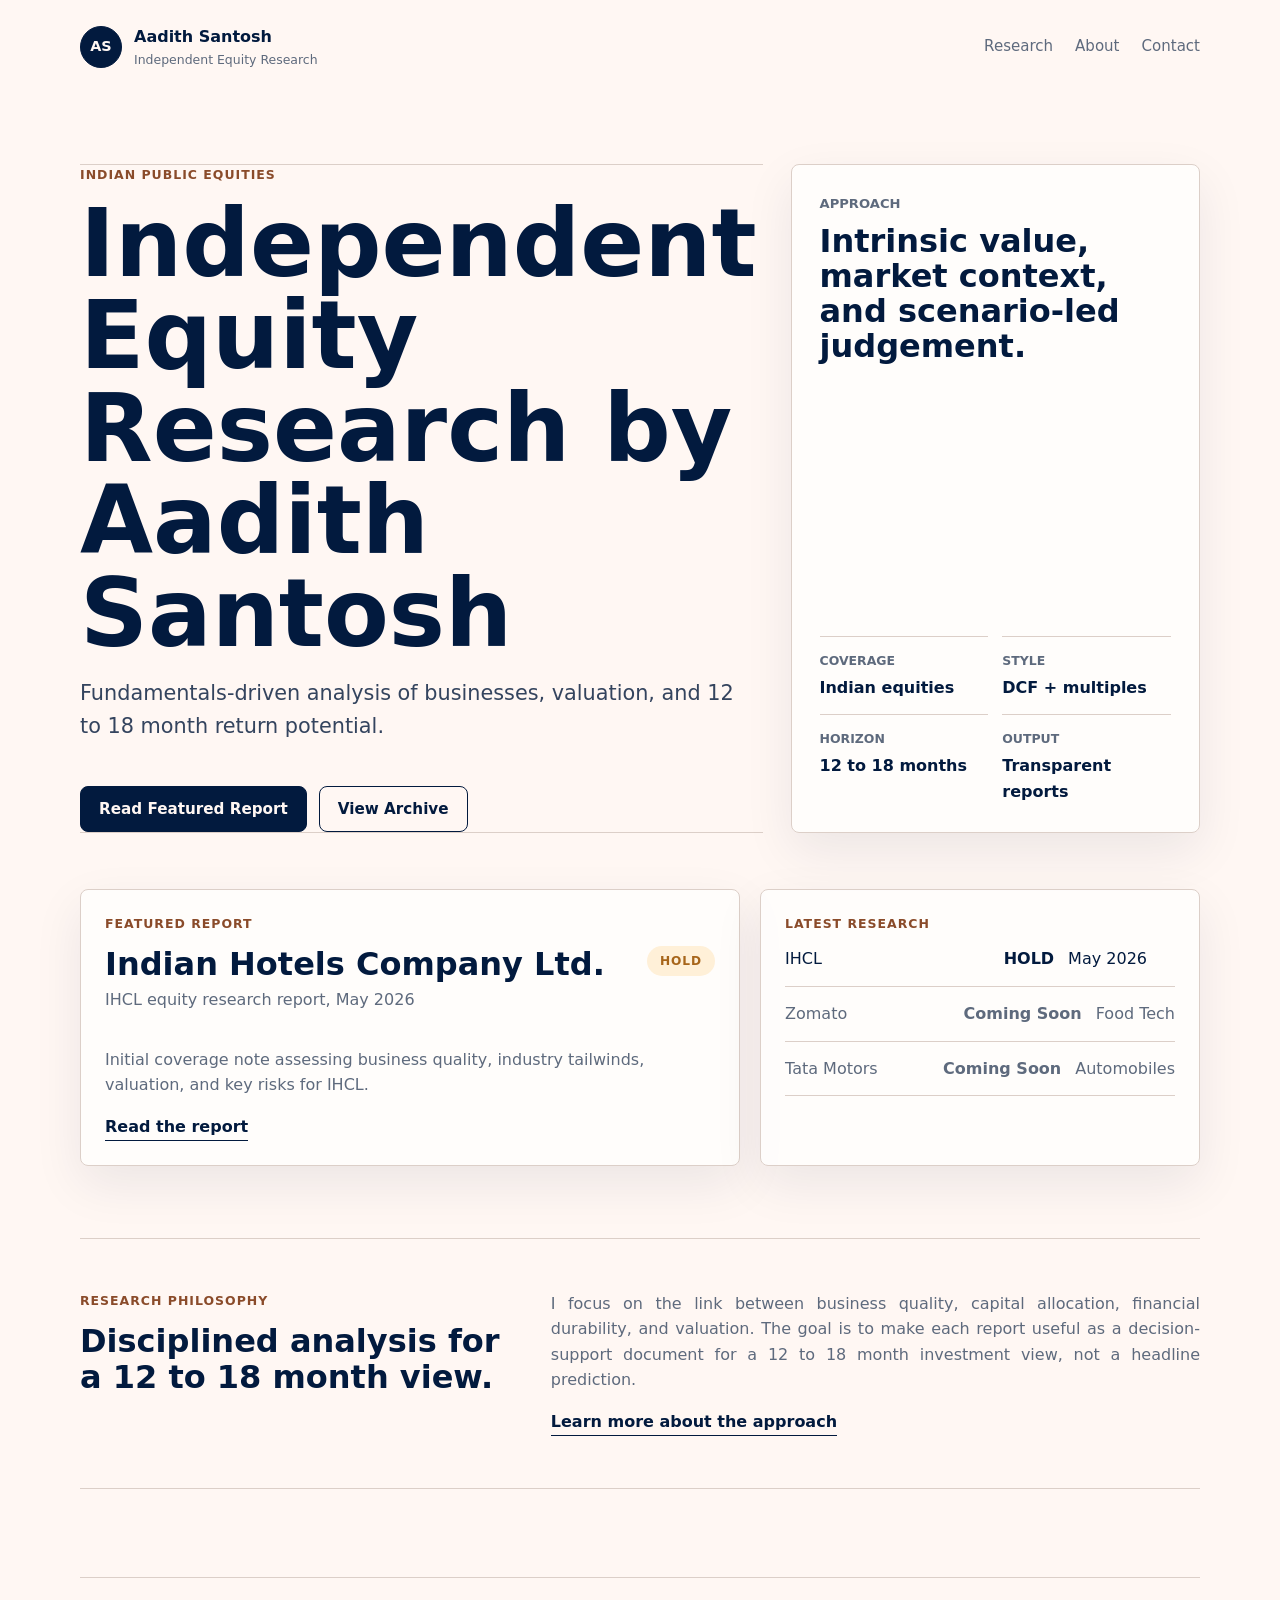
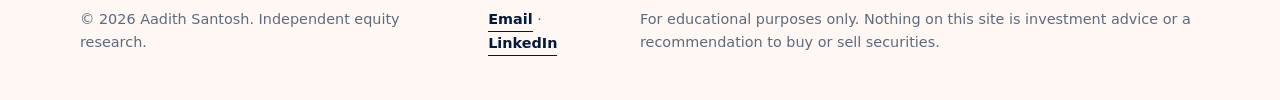
==== index.html @ d71517b4 "Initial research website" ====
<!doctype html>
<html lang="en">
  <head>
    <meta charset="utf-8">
    <meta name="viewport" content="width=device-width, initial-scale=1">
    <title>Aadith Santosh | Independent Equity Research</title>
    <meta name="description" content="Independent equity research by Aadith Santosh, focused on Indian public equities, business quality, valuation discipline, and 12 to 18 month return potential.">
    <meta name="theme-color" content="#021A3E">
    <meta property="og:title" content="Aadith Santosh | Independent Equity Research">
    <meta property="og:description" content="Fundamentals-driven analysis of Indian public equities.">
    <meta property="og:type" content="website">
    <meta property="og:url" content="https://AadiZer01.github.io/aadithsantosh.github.io/">
    <link rel="canonical" href="https://AadiZer01.github.io/aadithsantosh.github.io/">
    <link rel="stylesheet" href="assets/css/style.css">
  </head>
  <body>
    <header class="site-header">
      <a class="brand" href="index.html" aria-label="Aadith Santosh home">
        <span class="brand-mark">AS</span>
        <span>
          <strong>Aadith Santosh</strong>
          <small>Independent Equity Research</small>
        </span>
      </a>
      <nav class="nav" aria-label="Primary navigation">
        <a href="research/index.html">Research</a>
        <a href="about/index.html">About</a>
        <a href="mailto:aadithsantosh@outlook.com">Contact</a>
      </nav>
    </header>

    <main>
      <section class="hero">
        <div class="hero-copy">
          <p class="eyebrow">Indian Public Equities</p>
          <h1>Independent Equity Research by Aadith Santosh</h1>
          <p class="lead">Fundamentals-driven analysis of businesses, valuation, and 12 to 18 month return potential.</p>
          <div class="hero-actions">
            <a class="button button-primary" href="research/ihcl-2026.html">Read Featured Report</a>
            <a class="button button-secondary" href="research/index.html">View Archive</a>
          </div>
        </div>
        <aside class="hero-panel" aria-label="Research focus">
          <div>
            <span class="panel-label">Approach</span>
            <strong>Intrinsic value, market context, and scenario-led judgement.</strong>
          </div>
          <dl class="metric-grid">
            <div>
              <dt>Coverage</dt>
              <dd>Indian equities</dd>
            </div>
            <div>
              <dt>Style</dt>
              <dd>DCF + multiples</dd>
            </div>
            <div>
              <dt>Horizon</dt>
              <dd>12 to 18 months</dd>
            </div>
            <div>
              <dt>Output</dt>
              <dd>Transparent reports</dd>
            </div>
          </dl>
        </aside>
      </section>

      <section class="section-grid">
        <article class="featured-card">
          <p class="eyebrow">Featured Report</p>
          <div class="report-heading">
            <div>
              <h2>Indian Hotels Company Ltd.</h2>
              <p>IHCL equity research report, May 2026</p>
            </div>
            <span class="rating rating-hold">HOLD</span>
          </div>
          <p>Initial coverage note assessing business quality, industry tailwinds, valuation, and key risks for IHCL.</p>
          <a class="text-link" href="research/ihcl-2026.html">Read the report</a>
        </article>

        <article class="note-card">
          <p class="eyebrow">Latest Research</p>
          <ul class="research-list">
            <li>
              <a href="research/ihcl-2026.html">
                <span>IHCL</span>
                <strong>HOLD</strong>
                <time datetime="2026-05">May 2026</time>
              </a>
            </li>
            <li class="muted-item">
              <span>Zomato</span>
              <strong>Coming Soon</strong>
              <span>Food Tech</span>
            </li>
            <li class="muted-item">
              <span>Tata Motors</span>
              <strong>Coming Soon</strong>
              <span>Automobiles</span>
            </li>
          </ul>
        </article>
      </section>

      <section class="split-section">
        <div>
          <p class="eyebrow">Research Philosophy</p>
          <h2>Disciplined analysis for a 12 to 18 month view.</h2>
        </div>
        <div class="prose">
          <p>I focus on the link between business quality, capital allocation, financial durability, and valuation. The goal is to make each report useful as a decision-support document for a 12 to 18 month investment view, not a headline prediction.</p>
          <a class="text-link" href="about/index.html">Learn more about the approach</a>
        </div>
      </section>
    </main>

    <footer class="site-footer">
      <p>© 2026 Aadith Santosh. Independent equity research.</p>
      <p><a class="text-link" href="mailto:aadithsantosh@outlook.com">Email</a> · <a class="text-link" href="https://www.linkedin.com/in/aadith-santosh-8b3b07204">LinkedIn</a></p>
      <p class="disclaimer">For educational purposes only. Nothing on this site is investment advice or a recommendation to buy or sell securities.</p>
    </footer>
  </body>
</html>
---- assets/css/style.css ----
:root {
  --paper: #fff7f3;
  --ink: #021a3e;
  --muted: #5e6a7d;
  --line: #dccfc8;
  --panel: #ffffff;
  --accent: #8a4b2a;
  --accent-soft: #f2dfd4;
  --positive: #1f7a4d;
  --caution: #a7651a;
  --negative: #b42318;
  --shadow: 0 18px 50px rgba(2, 26, 62, 0.08);
  --radius: 8px;
  font-family: Inter, ui-sans-serif, system-ui, -apple-system, BlinkMacSystemFont, "Segoe UI", sans-serif;
}

* {
  box-sizing: border-box;
}

html {
  background: var(--paper);
  color: var(--ink);
}

body {
  margin: 0;
  min-width: 320px;
  background: var(--paper);
  color: var(--ink);
  line-height: 1.6;
}

a {
  color: inherit;
  text-decoration: none;
}

p,
h1,
h2,
h3 {
  margin-top: 0;
}

p {
  color: var(--muted);
}

.site-header {
  display: flex;
  align-items: center;
  justify-content: space-between;
  gap: 24px;
  width: min(1120px, calc(100% - 32px));
  margin: 0 auto;
  padding: 24px 0;
}

.brand {
  display: inline-flex;
  align-items: center;
  gap: 12px;
}

.brand-mark {
  display: grid;
  width: 42px;
  height: 42px;
  place-items: center;
  border: 1px solid var(--ink);
  border-radius: 50%;
  background: var(--ink);
  color: var(--paper);
  font-weight: 800;
  font-size: 0.9rem;
}

.brand strong,
.brand small {
  display: block;
}

.brand small {
  color: var(--muted);
  font-size: 0.78rem;
}

.nav {
  display: flex;
  align-items: center;
  gap: 22px;
  color: var(--muted);
  font-size: 0.94rem;
}

.nav a {
  border-bottom: 1px solid transparent;
}

.nav a:hover,
.nav a[aria-current="page"] {
  color: var(--ink);
  border-color: currentColor;
}

.hero,
.page-shell,
.report-shell {
  width: min(1120px, calc(100% - 32px));
  margin: 0 auto;
}

.hero {
  display: grid;
  grid-template-columns: minmax(0, 1.25fr) minmax(280px, 0.75fr);
  gap: 28px;
  align-items: stretch;
  padding: 70px 0 56px;
}

.hero-copy {
  display: flex;
  flex-direction: column;
  justify-content: center;
  min-height: 430px;
  border-top: 1px solid var(--line);
  border-bottom: 1px solid var(--line);
}

.eyebrow {
  margin-bottom: 12px;
  color: var(--accent);
  font-weight: 800;
  font-size: 0.78rem;
  letter-spacing: 0.08em;
  text-transform: uppercase;
}

h1 {
  max-width: 780px;
  margin-bottom: 18px;
  font-size: clamp(2.6rem, 8vw, 5.9rem);
  line-height: 0.98;
  letter-spacing: 0;
}

h2 {
  margin-bottom: 14px;
  font-size: clamp(1.35rem, 3vw, 2rem);
  line-height: 1.15;
  letter-spacing: 0;
}

.lead {
  max-width: 680px;
  color: #34445e;
  font-size: clamp(1.08rem, 2vw, 1.3rem);
}

.hero-actions {
  display: flex;
  flex-wrap: wrap;
  gap: 12px;
  margin-top: 22px;
}

.button {
  display: inline-flex;
  align-items: center;
  justify-content: center;
  min-height: 46px;
  padding: 0 18px;
  border: 1px solid var(--ink);
  border-radius: var(--radius);
  font-weight: 800;
  font-size: 0.95rem;
}

.button-primary {
  background: var(--ink);
  color: var(--paper);
}

.button-secondary {
  background: transparent;
  color: var(--ink);
}

.button:hover,
.text-link:hover {
  transform: translateY(-1px);
}

.hero-panel,
.featured-card,
.note-card,
.side-panel,
.table-card,
.rating-box,
.download-panel {
  border: 1px solid var(--line);
  border-radius: var(--radius);
  background: rgba(255, 255, 255, 0.72);
  box-shadow: var(--shadow);
}

.hero-panel {
  display: flex;
  flex-direction: column;
  justify-content: space-between;
  min-height: 430px;
  padding: 28px;
}

.panel-label {
  display: block;
  margin-bottom: 10px;
  color: var(--muted);
  font-size: 0.82rem;
  font-weight: 800;
  text-transform: uppercase;
}

.hero-panel strong {
  display: block;
  max-width: 320px;
  font-size: 2rem;
  line-height: 1.1;
}

.metric-grid {
  display: grid;
  grid-template-columns: repeat(2, minmax(0, 1fr));
  gap: 14px;
  margin: 34px 0 0;
}

.metric-grid div {
  padding-top: 14px;
  border-top: 1px solid var(--line);
}

dt {
  color: var(--muted);
  font-size: 0.78rem;
  font-weight: 800;
  text-transform: uppercase;
}

dd {
  margin: 4px 0 0;
  color: var(--ink);
  font-weight: 800;
}

.section-grid {
  display: grid;
  grid-template-columns: minmax(0, 1.2fr) minmax(280px, 0.8fr);
  gap: 20px;
  width: min(1120px, calc(100% - 32px));
  margin: 0 auto 72px;
}

.featured-card,
.note-card,
.side-panel,
.table-card {
  padding: 24px;
}

.report-heading {
  display: flex;
  align-items: flex-start;
  justify-content: space-between;
  gap: 18px;
  margin-bottom: 18px;
}

.report-heading h2 {
  margin-bottom: 4px;
}

.rating {
  display: inline-flex;
  align-items: center;
  justify-content: center;
  min-width: 68px;
  min-height: 30px;
  padding: 4px 10px;
  border-radius: 999px;
  font-size: 0.76rem;
  font-weight: 900;
  letter-spacing: 0.08em;
}

.rating-hold {
  background: #fff0d8;
  color: var(--caution);
}

.text-link {
  display: inline-flex;
  color: var(--ink);
  font-weight: 900;
  border-bottom: 1px solid currentColor;
}

.research-list,
.check-list {
  padding: 0;
  margin: 0;
  list-style: none;
}

.research-list li,
.research-list a {
  display: grid;
  grid-template-columns: 1fr auto auto;
  gap: 14px;
  align-items: center;
}

.research-list li {
  padding: 14px 0;
  border-bottom: 1px solid var(--line);
}

.research-list li:first-child {
  padding-top: 0;
}

.muted-item {
  color: var(--muted);
}

.split-section {
  display: grid;
  grid-template-columns: minmax(240px, 0.8fr) minmax(0, 1.2fr);
  gap: 38px;
  width: min(1120px, calc(100% - 32px));
  margin: 0 auto 88px;
  padding: 52px 0;
  border-top: 1px solid var(--line);
  border-bottom: 1px solid var(--line);
}

.prose {
  max-width: 760px;
}

.prose p,
.report-body p,
.report-body li {
  text-align: justify;
}

.prose h2 {
  margin-top: 34px;
}

.prose h2:first-child {
  margin-top: 0;
}

.page-shell {
  padding: 54px 0 86px;
}

.page-hero {
  padding-bottom: 38px;
  border-bottom: 1px solid var(--line);
}

.page-hero h1 {
  font-size: clamp(2.4rem, 6vw, 4.8rem);
}

.content-grid {
  display: grid;
  grid-template-columns: minmax(0, 1fr) 320px;
  gap: 42px;
  padding-top: 42px;
}

.side-panel {
  align-self: start;
  position: sticky;
  top: 24px;
}

.check-list li {
  padding: 11px 0;
  border-bottom: 1px solid var(--line);
  color: var(--muted);
}

.full-width {
  width: 100%;
  margin-top: 22px;
}

.table-card {
  padding: 0;
  overflow: hidden;
}

.archive-row {
  display: grid;
  grid-template-columns: 1.6fr 1fr 0.8fr 0.8fr 1fr;
  gap: 16px;
  align-items: center;
  padding: 18px 22px;
  border-bottom: 1px solid var(--line);
}

.archive-row:last-child {
  border-bottom: 0;
}

.archive-head {
  background: var(--ink);
  color: var(--paper);
  font-size: 0.78rem;
  font-weight: 900;
  letter-spacing: 0.08em;
  text-transform: uppercase;
}

a.archive-row:hover {
  background: #fff1ea;
}

.archive-muted {
  color: var(--muted);
}

.report-shell {
  padding: 54px 0 86px;
}

.report-cover {
  overflow: hidden;
  border: 1px solid var(--line);
  border-radius: var(--radius);
  background: #f7eee8;
  box-shadow: var(--shadow);
}

.cover-topline {
  display: flex;
  flex-wrap: wrap;
  justify-content: space-between;
  gap: 14px 26px;
  padding: 20px 28px;
  background: var(--ink);
  color: rgba(255, 247, 243, 0.76);
  font-family: "SFMono-Regular", Consolas, "Liberation Mono", monospace;
  font-size: 0.82rem;
  letter-spacing: 0.08em;
  text-transform: uppercase;
}

.cover-topline strong {
  color: var(--paper);
  font-weight: 800;
}

.cover-main {
  padding: clamp(32px, 6vw, 64px) 28px 46px;
  border-bottom: 5px solid var(--accent);
}

.cover-main h1 {
  max-width: 760px;
  margin-bottom: 18px;
  font-size: clamp(3rem, 7vw, 5.25rem);
  line-height: 0.94;
}

.report-subtitle {
  max-width: 860px;
  color: #273855;
  font-size: clamp(1.25rem, 2.4vw, 1.7rem);
  font-style: italic;
  line-height: 1.55;
}

.cover-tags {
  display: flex;
  flex-wrap: wrap;
  gap: 12px;
  margin-top: 34px;
}

.tag {
  display: inline-flex;
  align-items: center;
  min-height: 44px;
  padding: 0 18px;
  border: 1px solid rgba(2, 26, 62, 0.16);
  border-radius: 5px;
  background: var(--ink);
  color: var(--paper);
  font-family: "SFMono-Regular", Consolas, "Liberation Mono", monospace;
  font-size: 0.88rem;
  font-weight: 800;
  letter-spacing: 0.08em;
  text-transform: uppercase;
}

.tag-primary {
  background: #1f7a4d;
}

.tag-link {
  background: var(--paper);
  color: var(--ink);
}

.tag-link:hover {
  background: #fff1ea;
}

.report-facts {
  display: grid;
  gap: 24px;
  margin-top: 26px;
}

.facts-grid {
  display: grid;
  grid-template-columns: repeat(3, minmax(0, 1fr));
  overflow: hidden;
  border: 1px solid var(--line);
  border-radius: var(--radius);
  background: var(--panel);
  box-shadow: var(--shadow);
}

.facts-grid div {
  min-height: 74px;
  padding: 14px 18px;
  border-right: 1px solid var(--line);
  border-bottom: 1px solid var(--line);
  background: #fffaf7;
}

.facts-grid div:nth-child(3n) {
  border-right: 0;
}

.facts-grid div:nth-last-child(-n + 3) {
  border-bottom: 0;
}

.facts-grid span,
.snapshot-head span {
  display: block;
  color: var(--ink);
  font-weight: 900;
  line-height: 1.35;
}

.facts-grid strong {
  display: block;
  margin-top: 5px;
  color: var(--accent);
  font-size: 1.1rem;
  line-height: 1.2;
}

.snapshot-table {
  overflow: hidden;
  border: 1px solid var(--line);
  border-radius: var(--radius);
  background: var(--panel);
  box-shadow: var(--shadow);
}

.snapshot-table h2 {
  margin: 0;
  padding: 10px 18px;
  background: var(--ink);
  color: var(--paper);
  font-size: 1.15rem;
  text-align: center;
}

.snapshot-grid {
  display: grid;
  grid-template-columns: repeat(8, minmax(120px, 1fr));
}

.snapshot-grid span {
  min-height: 68px;
  padding: 14px 10px;
  border-right: 1px solid var(--line);
  border-bottom: 1px solid var(--line);
}

.snapshot-grid span:last-child {
  border-right: 0;
}

.snapshot-grid:last-child span {
  border-bottom: 0;
}

.snapshot-head {
  background: #fffaf7;
}

.report-hero {
  display: grid;
  grid-template-columns: minmax(0, 1fr) 320px;
  gap: 28px;
  align-items: stretch;
  padding-bottom: 42px;
  border-bottom: 1px solid var(--line);
}

.report-hero h1 {
  font-size: clamp(2.4rem, 6vw, 4.9rem);
}

.rating-box {
  padding: 24px;
}

.rating-box dl {
  display: grid;
  gap: 16px;
  margin: 28px 0 0;
}

.report-body {
  max-width: 1040px;
  padding-top: 42px;
}

.prose > p,
.prose > ul {
  max-width: 860px;
}

.report-body section {
  margin-bottom: 42px;
}

.report-body ul {
  color: var(--muted);
}

.financial-table-wrap {
  overflow-x: auto;
  margin: 18px 0 28px;
  border: 1px solid var(--line);
  border-radius: var(--radius);
  background: var(--panel);
  box-shadow: var(--shadow);
}

.financial-table {
  width: 100%;
  min-width: 680px;
  border-collapse: collapse;
}

.financial-table th,
.financial-table td {
  padding: 13px 15px;
  border-bottom: 1px solid var(--line);
  text-align: right;
  white-space: nowrap;
}

.financial-table thead th {
  background: var(--ink);
  color: var(--paper);
  font-size: 0.78rem;
  letter-spacing: 0.06em;
  text-transform: uppercase;
}

.financial-table th:first-child,
.financial-table td:first-child {
  text-align: left;
}

.financial-table tbody th {
  color: var(--ink);
  font-weight: 900;
}

.financial-table tbody tr:last-child th,
.financial-table tbody tr:last-child td {
  border-bottom: 0;
}

.financial-table tbody tr:nth-child(even) {
  background: #fffaf7;
}

.valuation-table {
  min-width: 860px;
}

.valuation-table th,
.valuation-table td {
  white-space: normal;
  vertical-align: top;
}

.valuation-table td {
  min-width: 140px;
}

.valuation-table td:last-child {
  min-width: 320px;
}

.download-panel {
  display: flex;
  align-items: center;
  justify-content: space-between;
  gap: 20px;
  max-width: none;
  padding: 22px;
}

.download-panel h2 {
  margin-bottom: 6px;
}

.download-panel p {
  margin-bottom: 0;
}

code {
  color: var(--ink);
  font-family: "SFMono-Regular", Consolas, "Liberation Mono", monospace;
  font-size: 0.95em;
}

.report-disclaimer {
  padding-top: 28px;
  border-top: 1px solid var(--line);
}

.site-footer {
  display: flex;
  justify-content: space-between;
  gap: 28px;
  width: min(1120px, calc(100% - 32px));
  margin: 0 auto;
  padding: 30px 0 44px;
  border-top: 1px solid var(--line);
  font-size: 0.9rem;
}

.site-footer p {
  margin: 0;
}

.disclaimer {
  max-width: 560px;
}

@media (max-width: 820px) {
  .site-header,
  .site-footer,
  .download-panel {
    flex-direction: column;
    align-items: flex-start;
  }

  .nav {
    width: 100%;
    justify-content: space-between;
    gap: 12px;
  }

  .hero,
  .section-grid,
  .split-section,
  .content-grid,
  .report-hero {
    grid-template-columns: 1fr;
  }

  .hero {
    padding-top: 38px;
  }

  .hero-copy,
  .hero-panel {
    min-height: auto;
  }

  .hero-copy {
    padding: 42px 0;
  }

  .side-panel {
    position: static;
  }

  .archive-row {
    grid-template-columns: 1fr;
    gap: 7px;
  }

  .archive-head {
    display: none;
  }

  .facts-grid {
    grid-template-columns: repeat(2, minmax(0, 1fr));
  }

  .facts-grid div:nth-child(3n) {
    border-right: 1px solid var(--line);
  }

  .facts-grid div:nth-child(2n) {
    border-right: 0;
  }

  .facts-grid div:nth-last-child(-n + 3) {
    border-bottom: 1px solid var(--line);
  }

  .facts-grid div:nth-last-child(-n + 2) {
    border-bottom: 0;
  }

  .snapshot-table {
    overflow-x: auto;
  }

}

@media (max-width: 520px) {
  .brand small {
    display: none;
  }

  .hero-actions,
  .button {
    width: 100%;
  }

  .report-heading {
    flex-direction: column;
  }

  .research-list li,
  .research-list a {
    grid-template-columns: 1fr;
    gap: 4px;
  }

  .metric-grid {
    grid-template-columns: 1fr;
  }

  .cover-topline,
  .cover-main {
    padding-left: 20px;
    padding-right: 20px;
  }

  .facts-grid {
    grid-template-columns: 1fr;
  }

  .facts-grid div,
  .facts-grid div:nth-child(2n),
  .facts-grid div:nth-child(3n),
  .facts-grid div:nth-last-child(-n + 2),
  .facts-grid div:nth-last-child(-n + 3) {
    border-right: 0;
    border-bottom: 1px solid var(--line);
  }

  .facts-grid div:last-child {
    border-bottom: 0;
  }
}
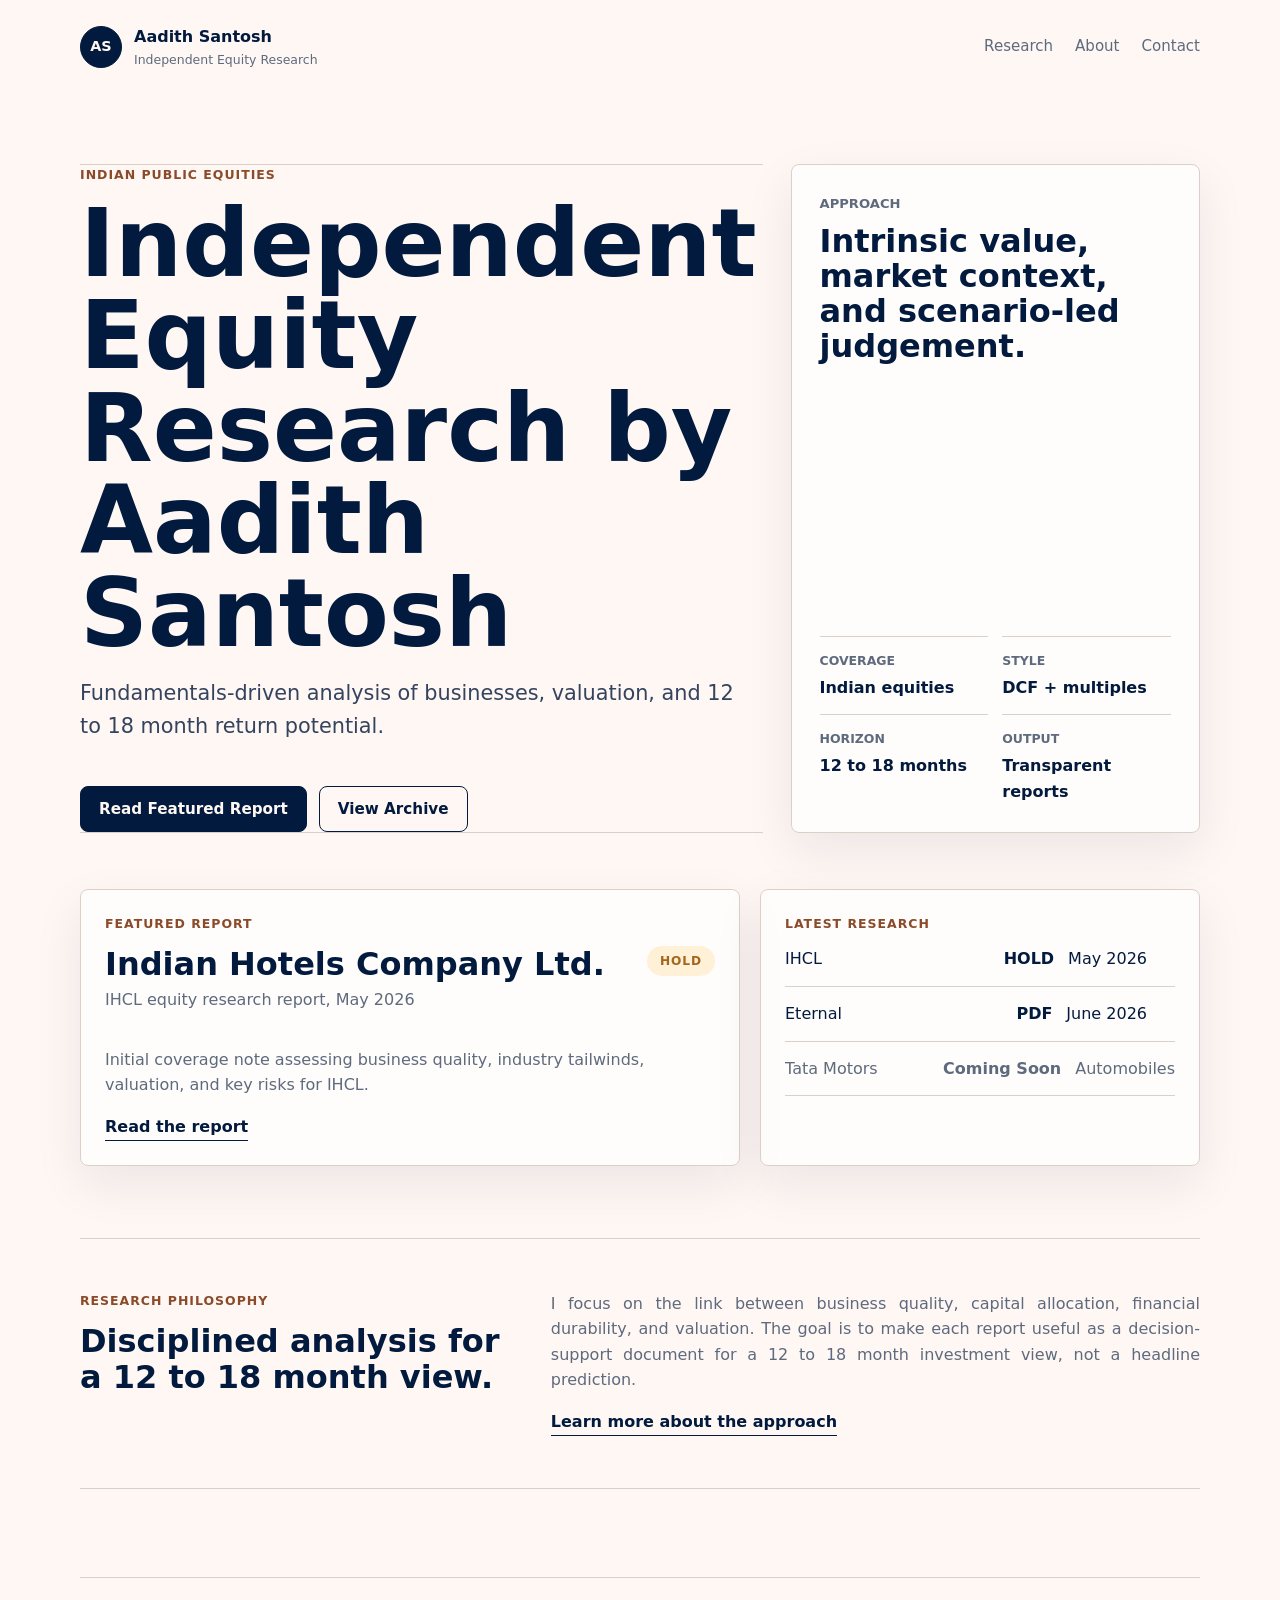
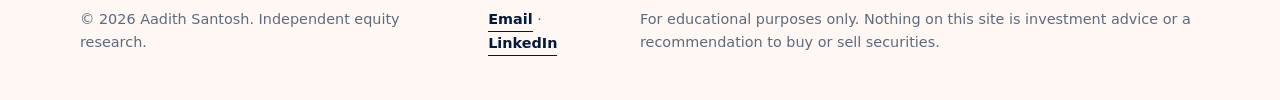
==== commit 4cf15f24: "Add Eternal valuation report" ====
--- a/index.html
+++ b/index.html
@@ -9,8 +9,8 @@
     <meta property="og:title" content="Aadith Santosh | Independent Equity Research">
     <meta property="og:description" content="Fundamentals-driven analysis of Indian public equities.">
     <meta property="og:type" content="website">
-    <meta property="og:url" content="https://AadiZer01.github.io/aadithsantosh.github.io/">
-    <link rel="canonical" href="https://AadiZer01.github.io/aadithsantosh.github.io/">
+    <meta property="og:url" content="https://www.aadithsantosh.com/">
+    <link rel="canonical" href="https://www.aadithsantosh.com/">
     <link rel="stylesheet" href="assets/css/style.css">
   </head>
   <body>
@@ -90,10 +90,12 @@
                 <time datetime="2026-05">May 2026</time>
               </a>
             </li>
-            <li class="muted-item">
-              <span>Zomato</span>
-              <strong>Coming Soon</strong>
-              <span>Food Tech</span>
+            <li>
+              <a href="research/eternal-2026.html">
+                <span>Eternal</span>
+                <strong>PDF</strong>
+                <time datetime="2026-06">June 2026</time>
+              </a>
             </li>
             <li class="muted-item">
               <span>Tata Motors</span>
--- a/assets/css/style.css
+++ b/assets/css/style.css
@@ -299,6 +299,11 @@
   color: var(--caution);
 }
 
+.rating-pdf {
+  background: #e7eef9;
+  color: var(--ink);
+}
+
 .text-link {
   display: inline-flex;
   color: var(--ink);
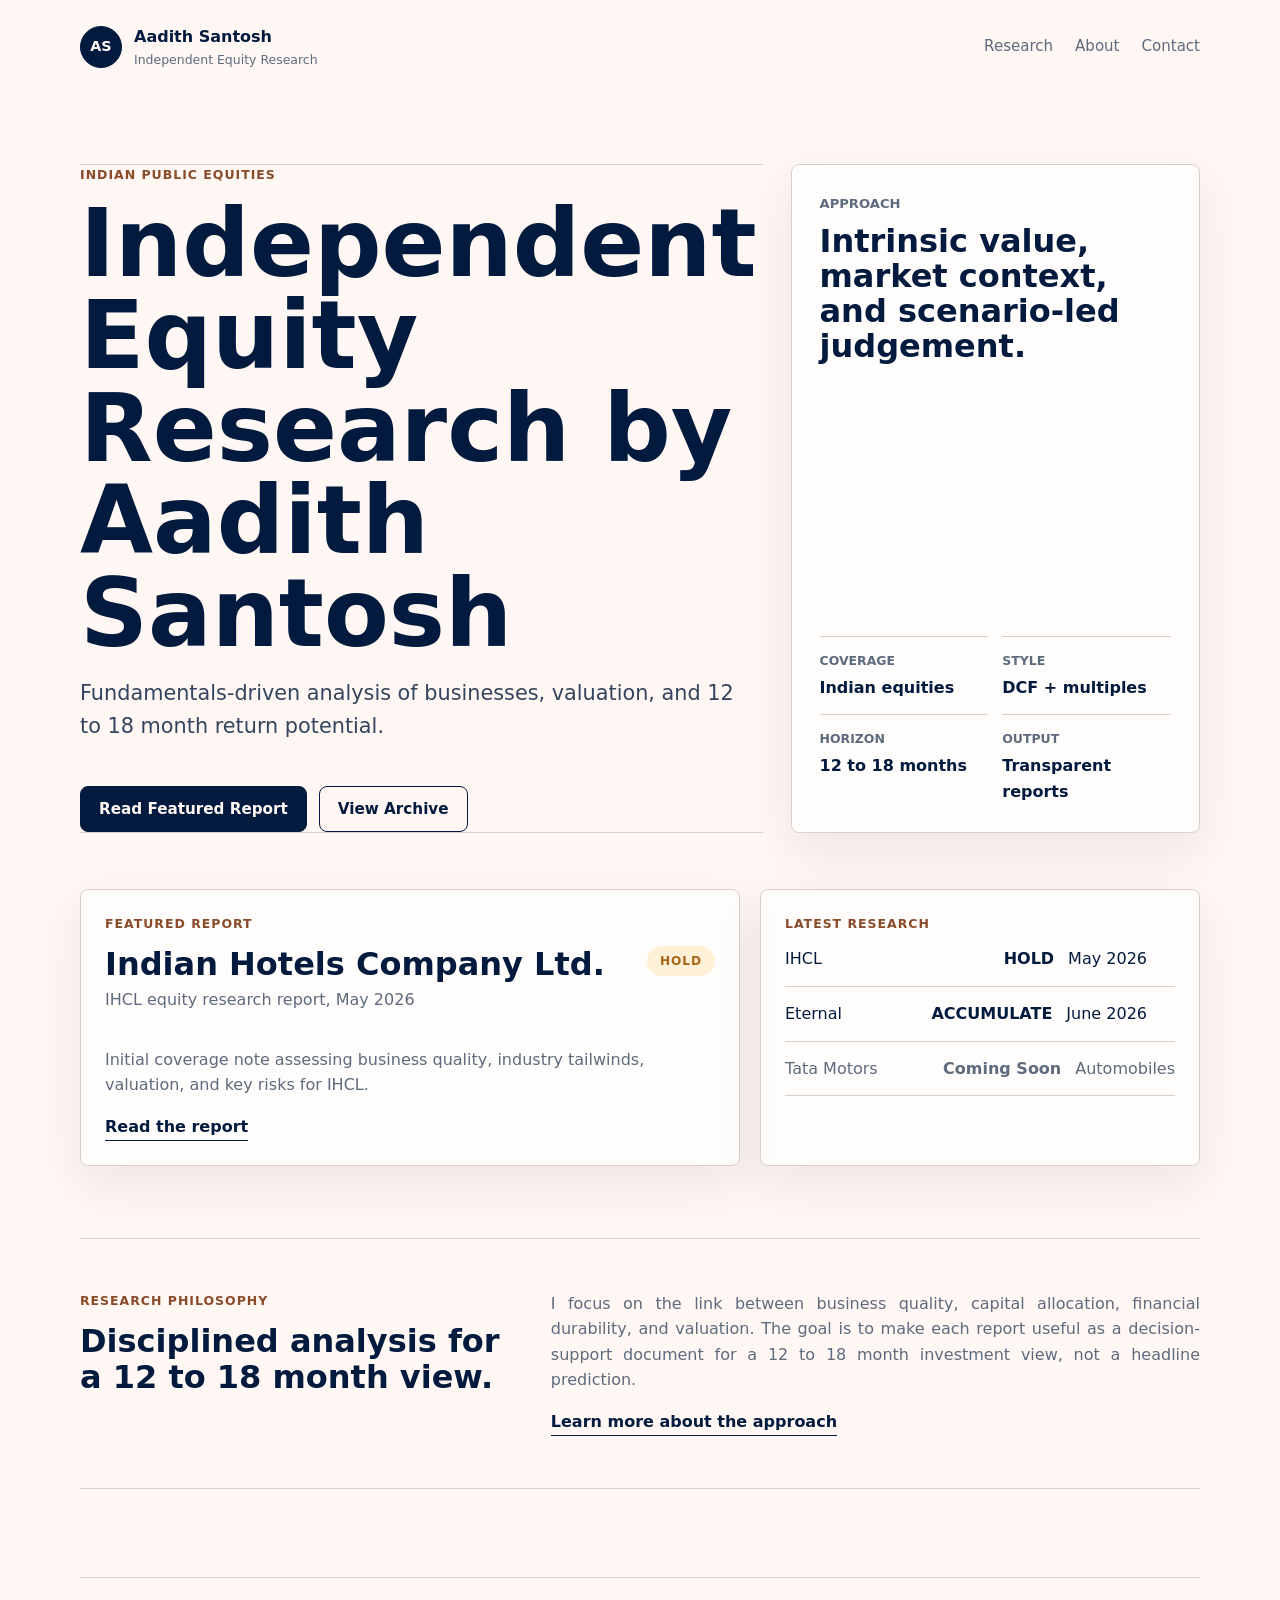
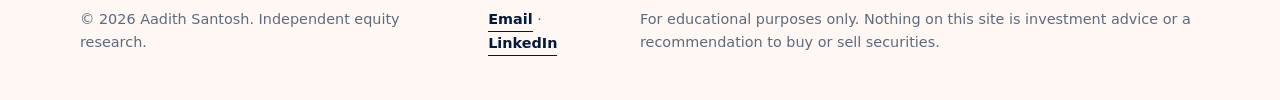
==== commit 7fc78a38: "Update Eternal report cover" ====
--- a/index.html
+++ b/index.html
@@ -93,7 +93,7 @@
             <li>
               <a href="research/eternal-2026.html">
                 <span>Eternal</span>
-                <strong>PDF</strong>
+                <strong>ACCUMULATE</strong>
                 <time datetime="2026-06">June 2026</time>
               </a>
             </li>
--- a/assets/css/style.css
+++ b/assets/css/style.css
@@ -299,6 +299,11 @@
   color: var(--caution);
 }
 
+.rating-accumulate {
+  background: #dff3e8;
+  color: var(--positive);
+}
+
 .rating-pdf {
   background: #e7eef9;
   color: var(--ink);
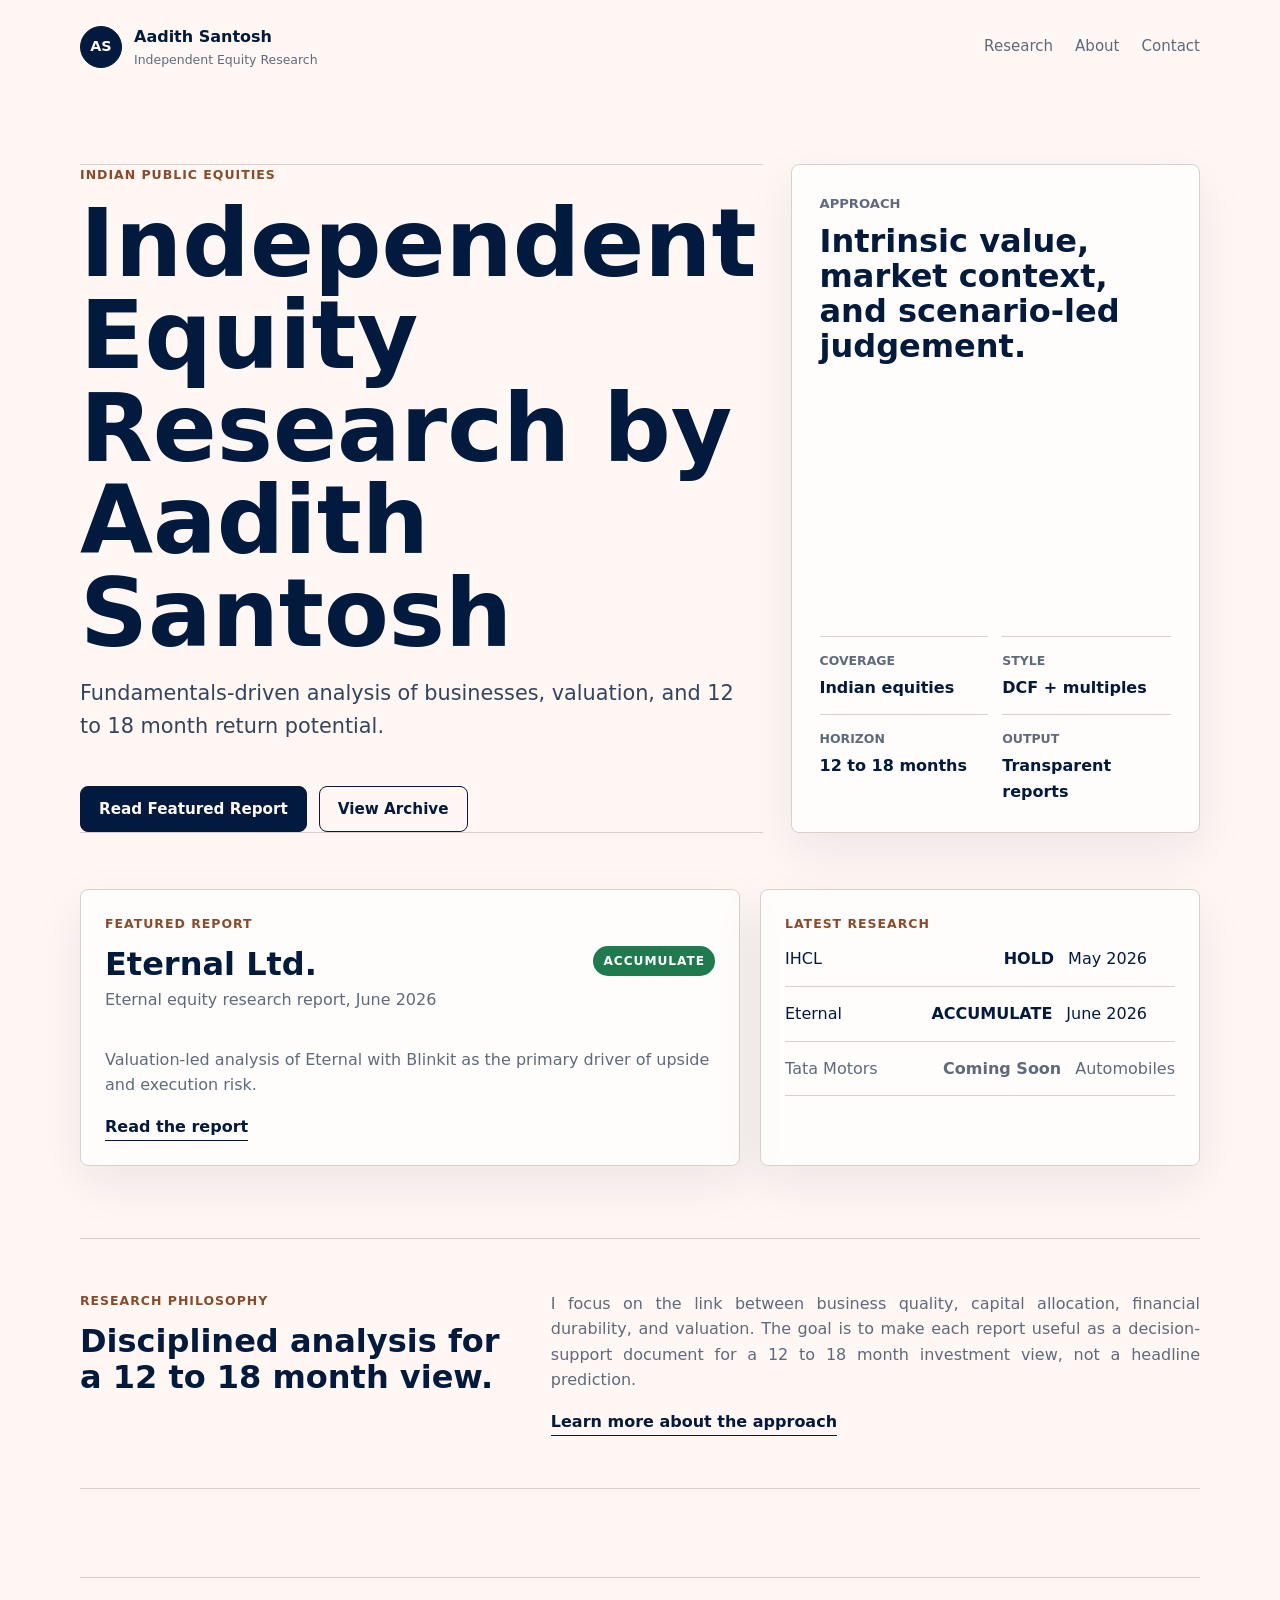
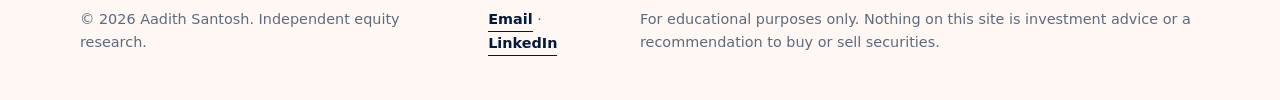
==== commit 2053f0ff: "Updated featured report to Eternal and added rating color system" ====
--- a/index.html
+++ b/index.html
@@ -36,7 +36,7 @@
           <h1>Independent Equity Research by Aadith Santosh</h1>
           <p class="lead">Fundamentals-driven analysis of businesses, valuation, and 12 to 18 month return potential.</p>
           <div class="hero-actions">
-            <a class="button button-primary" href="research/ihcl-2026.html">Read Featured Report</a>
+            <a class="button button-primary" href="research/eternal-2026.html">Read Featured Report</a>
             <a class="button button-secondary" href="research/index.html">View Archive</a>
           </div>
         </div>
@@ -68,17 +68,18 @@
 
       <section class="section-grid">
         <article class="featured-card">
-          <p class="eyebrow">Featured Report</p>
-          <div class="report-heading">
-            <div>
-              <h2>Indian Hotels Company Ltd.</h2>
-              <p>IHCL equity research report, May 2026</p>
-            </div>
-            <span class="rating rating-hold">HOLD</span>
-          </div>
-          <p>Initial coverage note assessing business quality, industry tailwinds, valuation, and key risks for IHCL.</p>
-          <a class="text-link" href="research/ihcl-2026.html">Read the report</a>
-        </article>
+		  <p class="eyebrow">Featured Report</p>
+		  <div class="report-heading">
+			<div>
+			  <h2>Eternal Ltd.</h2>
+			  <p>Eternal equity research report, June 2026</p>
+			</div>
+			<span class="rating rating-accumulate">ACCUMULATE</span>
+		  </div>
+		  <p>Valuation-led analysis of Eternal with Blinkit as the primary driver of upside and execution risk.</p>
+		  <a class="text-link" href="research/eternal-2026.html">Read the report</a>
+		</article>
+
 
         <article class="note-card">
           <p class="eyebrow">Latest Research</p>
--- a/assets/css/style.css
+++ b/assets/css/style.css
@@ -730,6 +730,67 @@
   min-width: 320px;
 }
 
+.chart-grid {
+  display: grid;
+  grid-template-columns: repeat(2, minmax(0, 1fr));
+  gap: 22px;
+  margin-top: 30px;
+}
+
+.chart-card {
+  margin: 0;
+  padding: 22px 18px 16px;
+  border: 1px solid var(--line);
+  border-radius: var(--radius);
+  background: var(--panel);
+  box-shadow: var(--shadow);
+}
+
+.chart-card figcaption {
+  margin-bottom: 8px;
+  color: var(--muted);
+  font-size: 1.45rem;
+  font-weight: 800;
+  text-align: center;
+}
+
+.chart-card svg {
+  display: block;
+  width: 100%;
+  height: auto;
+}
+
+.chart-gridlines line {
+  stroke: #d5d5d5;
+  stroke-width: 1.4;
+}
+
+.chart-axis text,
+.chart-labels text,
+.chart-legend text {
+  fill: #555;
+  font-family: Inter, ui-sans-serif, system-ui, -apple-system, BlinkMacSystemFont, "Segoe UI", sans-serif;
+  font-size: 13px;
+}
+
+.chart-axis text {
+  text-anchor: end;
+}
+
+.chart-bars rect,
+.chart-legend rect {
+  fill: #195d79;
+}
+
+.chart-line,
+.chart-legend line {
+  fill: none;
+  stroke: #ee7434;
+  stroke-linecap: round;
+  stroke-linejoin: round;
+  stroke-width: 4;
+}
+
 .download-panel {
   display: flex;
   align-items: center;
@@ -849,6 +910,10 @@
     overflow-x: auto;
   }
 
+  .chart-grid {
+    grid-template-columns: 1fr;
+  }
+
 }
 
 @media (max-width: 520px) {
@@ -898,3 +963,26 @@
     border-bottom: 0;
   }
 }
+
+.financial-table th,
+.financial-table td {
+  text-align: left !important;
+  white-space: normal !important;
+}
+
+/* Rating colour system */
+.rating-buy,
+.rating-accumulate {
+  background: #1f7a4d; /* green */
+  color: #ffffff;
+}
+
+.rating-hold {
+  background: #F2C94C; /* premium yellow */
+  color: #021a3e; /* ink */
+}
+
+.rating-sell {
+  background: #b42318; /* red */
+  color: #ffffff;
+}
